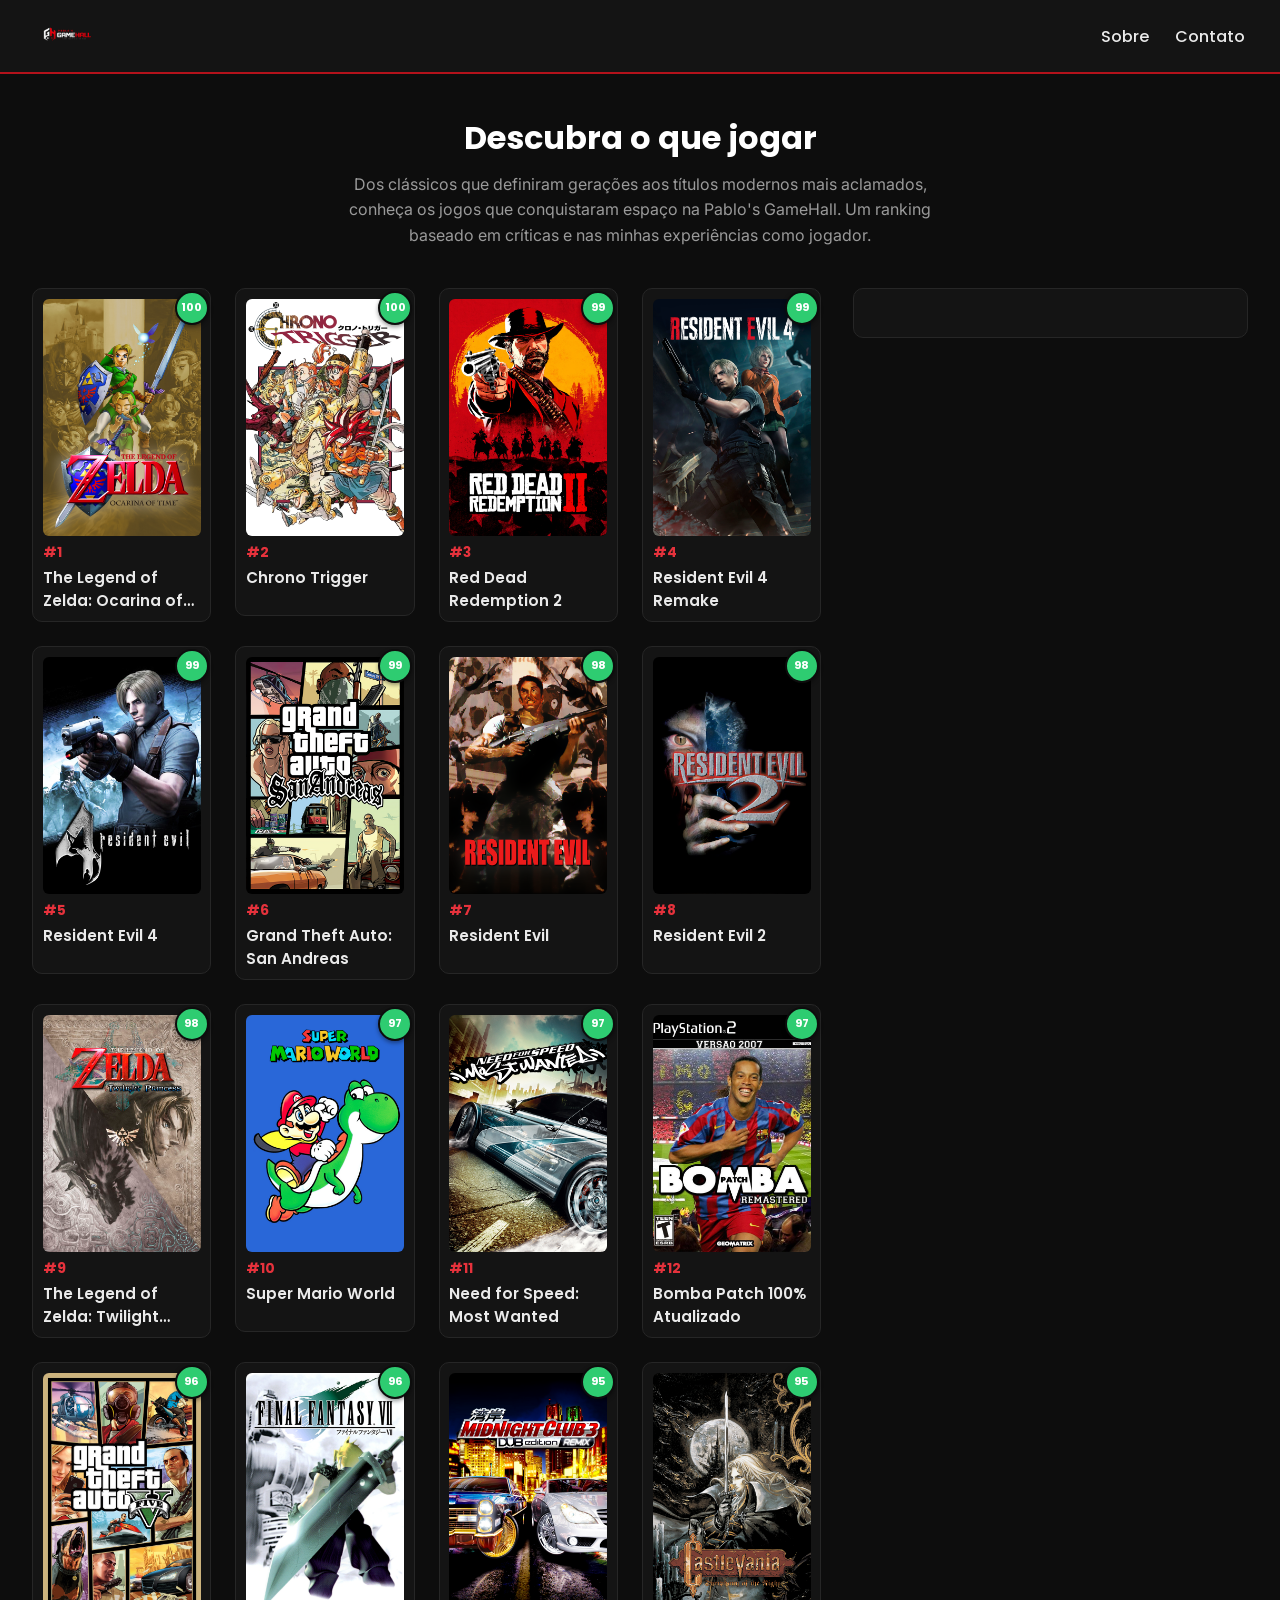
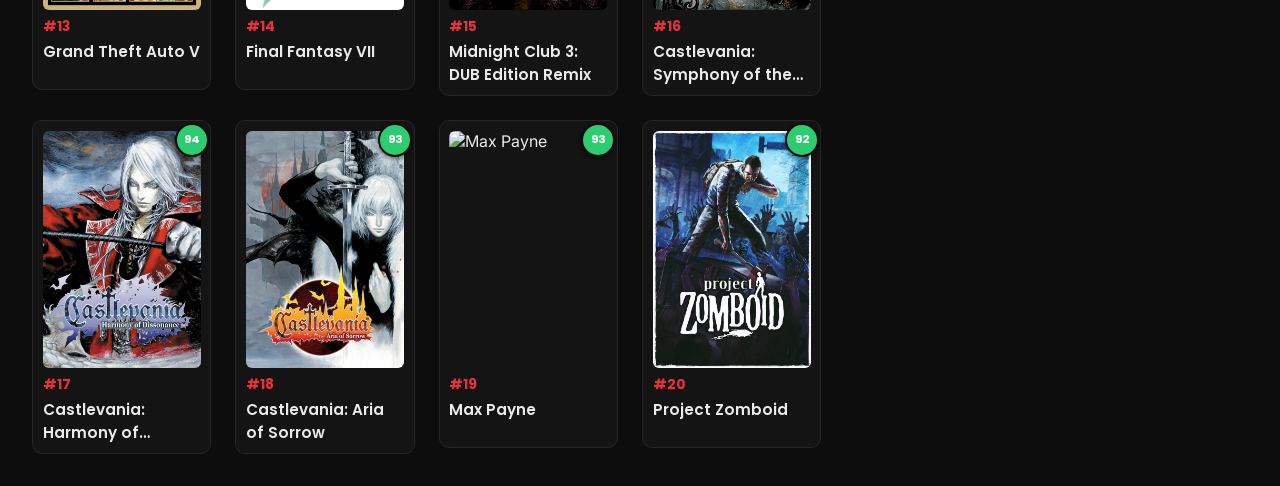
==== index.html @ 99063400 "Primeiro commit - somente com home do ranking" ====
<!DOCTYPE html>
<html lang="pt-BR">
<head>
    <meta charset="UTF-8">
    <meta name="viewport" content="width=device-width, initial-scale=1.0">
    <title>GameHall</title>
    <link rel="stylesheet" href="style.css">
</head>
<body>
    <header class="cabecalho">
        <div class="logo"><img src="/assets/gamehall-logo2.png" alt="logo gamehall"></div>
        <nav class="navegacao">
            <a href="#">Sobre</a>
            <a href="#">Contato</a>
        </nav>
    </header>

    <section class="hero-texto">
    <h1>Descubra o que jogar</h1>
    <p>Dos clássicos que definiram gerações aos títulos modernos mais aclamados, conheça os jogos que conquistaram espaço na Pablo's GameHall. Um ranking baseado em críticas e nas minhas experiências como jogador.</p>
    </section>

    <div class="container-principal">
        <section class="lista-jogos" id="lista-jogos"></section>
        <aside class="curiosidades"></aside>
    </div>

    <script src="jogos.js"></script>
    <script src="script.js"></script>
</body>
</html>
---- style.css ----
@import url('https://fonts.googleapis.com/css2?family=Poppins:wght@600;700&family=Inter:wght@400;500&display=swap');

* {
    margin: 0;
    padding: 0;
    box-sizing: border-box;
}

body {
    background: #0d0d0d;
    color: #eaeaea;
    font-family: 'Inter', sans-serif;
}

/* HEADER */
.cabecalho {
    display: flex;
    justify-content: space-between;
    align-items: center;
    padding: 15px 35px;
    background: #141414;
    border-bottom: 2px solid #b3121b;
    position: sticky;
    top: 0;
    z-index: 10;
}

.logo img {
    height: 42px;
    width: auto;
    display: block;
}

.navegacao {
    display: flex;
    gap: 26px;
}

.navegacao a {
    color: #eaeaea;
    text-decoration: none;
    font-weight: 500;
    font-family: 'Poppins', sans-serif;
    transition: color 0.2s;
}

.navegacao a:hover {
    color: #e6323c;
}

/* TEXTO DE INTRODUÇÃO */
.hero-texto {
    max-width: 700px;
    margin: 0 auto;
    padding: 2.5rem 2rem 0.5rem;
    text-align: center;
}

.hero-texto h1 {
    font-family: 'Poppins', sans-serif;
    font-size: 2rem;
    color: #fff;
    margin-bottom: 0.6rem;
}

.hero-texto p {
    color: #9a9a9a;
    font-size: 1rem;
    max-width: 700px;
    line-height: 1.6;
}

/* LAYOUT PRINCIPAL */
.container-principal {
    display: grid;
    grid-template-columns: 2fr 1fr;
    gap: 2rem;
    padding: 2rem;
    align-items: start;
}

/* GRADE DE JOGOS */
.lista-jogos {
    display: grid;
    grid-template-columns: repeat(auto-fill, minmax(150px, 1fr));
    gap: 1.5rem;
    align-content: start;
    align-items: start; 
}

.jogo-card {
    cursor: pointer;
    padding: 0.6rem;
    border-radius: 10px;
    border: 1px solid #262626;
    background: #141414;
    transition: border-color 0.2s, transform 0.2s;
}

.jogo-card:hover {
    border-color: #b3121b;
    transform: translateY(-3px);
}

.jogo-card.expandido {
    border-color: #e6323c;
    background: #1a1414;
    transform: none;
}

.capa-wrapper {
    position: relative;
}

.capa-jogo {
    width: 100%;
    aspect-ratio: 2 / 3;
    object-fit: cover;
    border-radius: 6px;
    display: block;
}

.score-badge {
    position: absolute;
    top: -8px;
    right: -8px;
    width: 34px;
    height: 34px;
    border-radius: 50%;
    background: #2ecc71;
    color: #fff;
    font-family: 'Poppins', sans-serif;
    font-weight: 700;
    font-size: 0.7rem;
    display: flex;
    align-items: center;
    justify-content: center;
    border: 2px solid #0d0d0d;
    box-shadow: 0 2px 4px rgba(0,0,0,0.4);
}

.jogo-card .posicao {
    color: #e6323c;
    font-weight: 700;
    font-family: 'Poppins', sans-serif;
    font-size: 0.85rem;
    display: block;
    margin-top: 0.4rem;
}

.jogo-card .nome {
    font-weight: 600;
    margin-top: 0.2rem;
    font-family: 'Poppins', sans-serif;
    font-size: 0.95rem;
    display: -webkit-box;
    -webkit-line-clamp: 2;
    -webkit-box-orient: vertical;
    overflow: hidden;
    min-height: 2.6em;
}

.info-extra {
    text-align: left;
    margin-top: 0.8rem;
    font-size: 0.9rem;
    line-height: 1.6;
}

.info-extra .meta {
    color: #e6323c;
    font-weight: 600;
    margin-bottom: 0.6rem;
    font-size: 0.85rem;
}

.info-extra p:last-child {
    color: #cccccc;
}

/* SIDEBAR DE CURIOSIDADES */
.curiosidades {
    background: #141414;
    border: 1px solid #262626;
    border-radius: 10px;
    padding: 1.5rem;
    position: sticky;
    top: 90px;
}

.curiosidades h3 {
    font-family: 'Poppins', sans-serif;
    text-align: center;
    color: #e6323c;
    margin-bottom: 1rem;
}
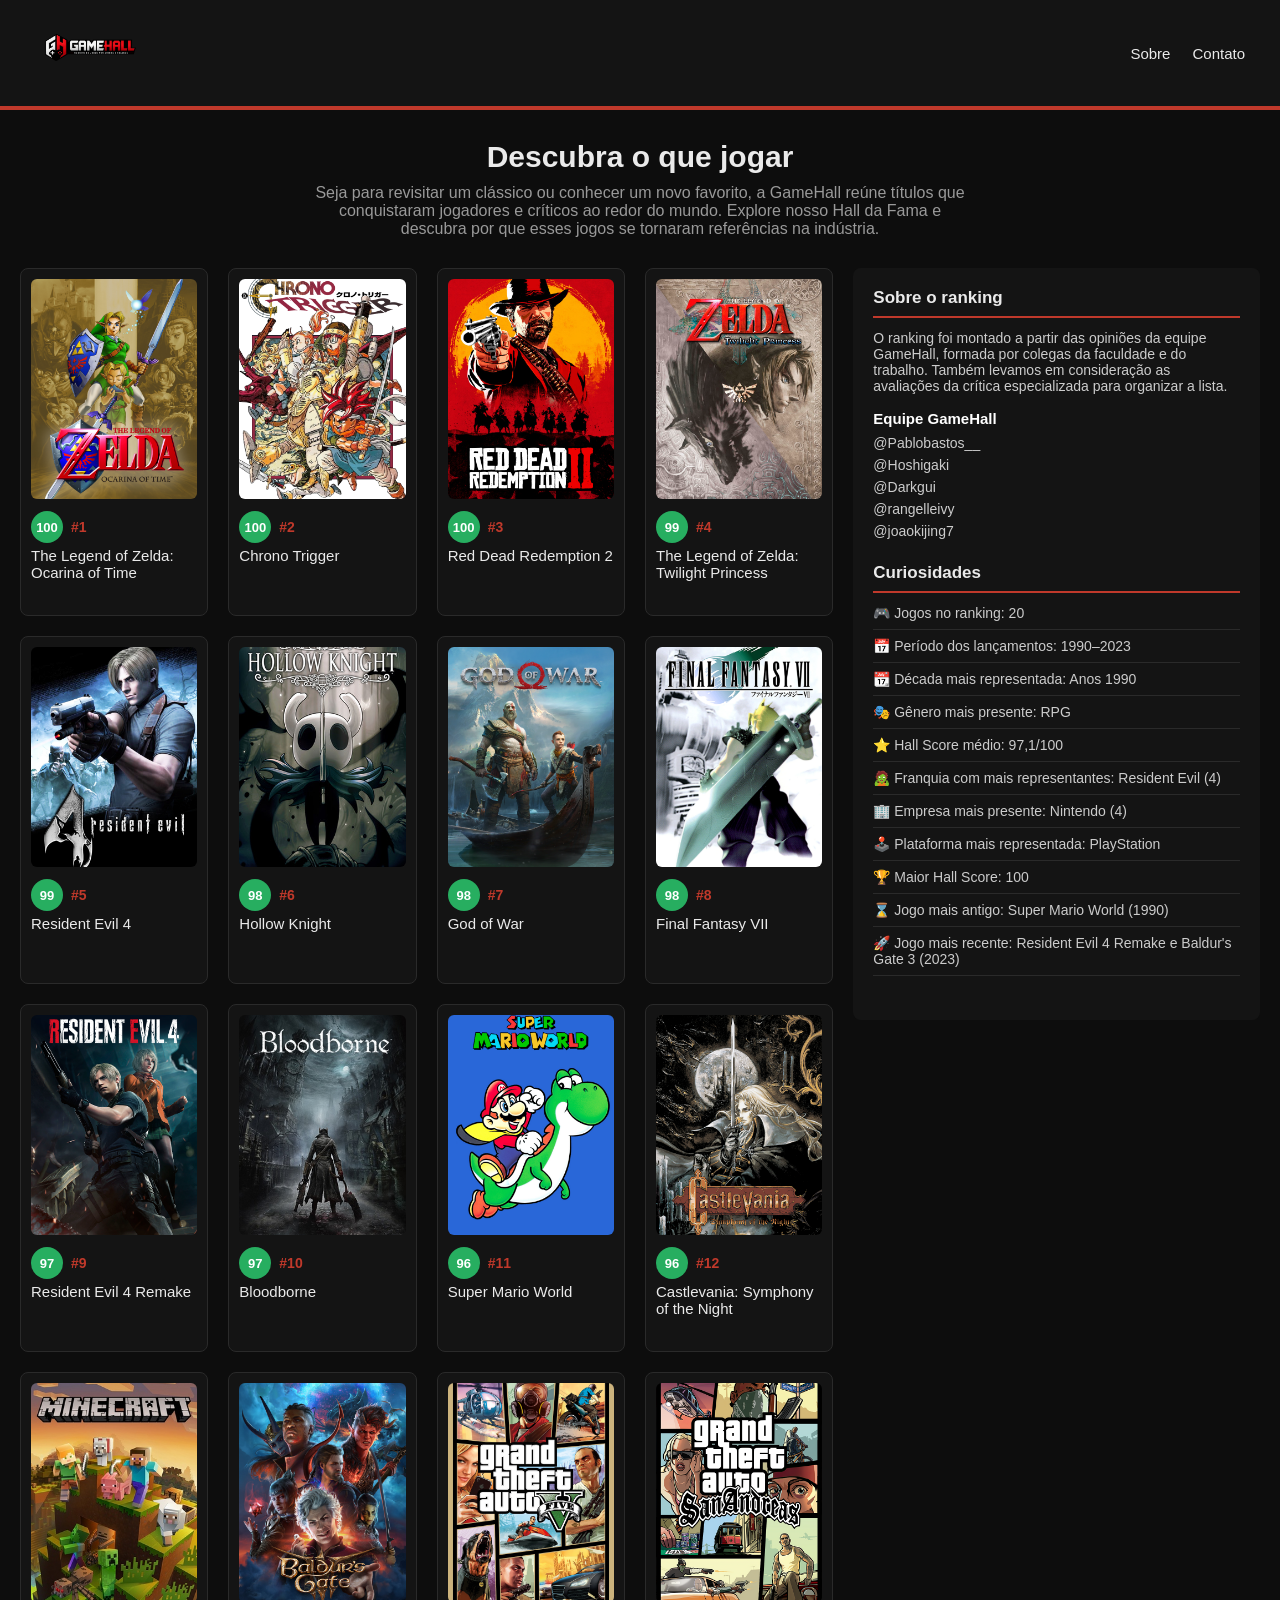
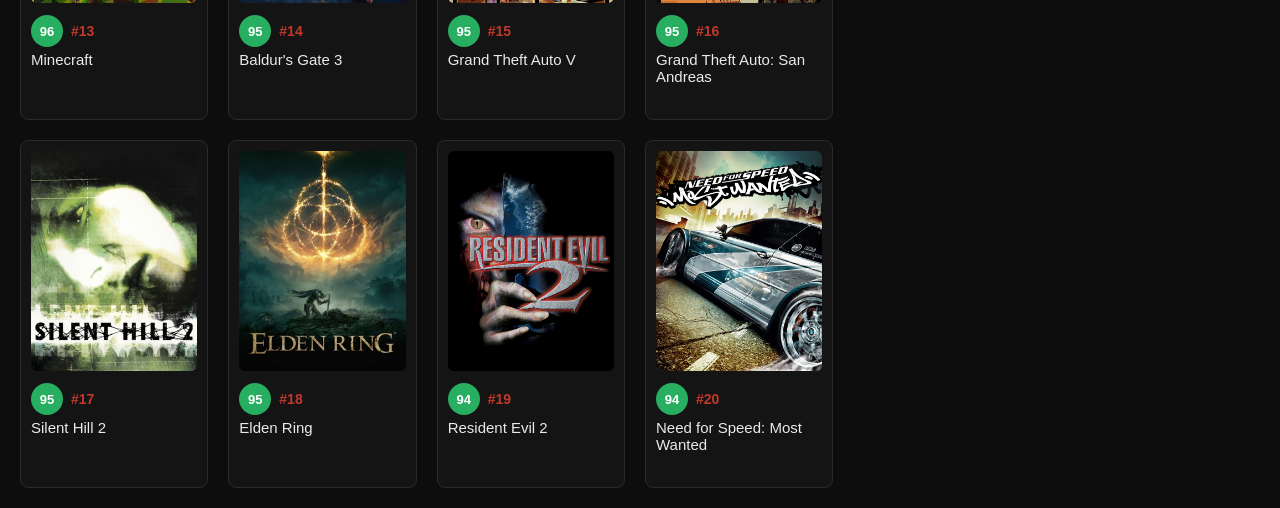
==== commit 5b4bc83c: "Add Curiosidades e melhora do flex" ====
--- a/index.html
+++ b/index.html
@@ -1,14 +1,16 @@
 <!DOCTYPE html>
 <html lang="pt-BR">
+
 <head>
     <meta charset="UTF-8">
     <meta name="viewport" content="width=device-width, initial-scale=1.0">
     <title>GameHall</title>
     <link rel="stylesheet" href="style.css">
 </head>
+
 <body>
     <header class="cabecalho">
-        <div class="logo"><img src="/assets/gamehall-logo2.png" alt="logo gamehall"></div>
+        <div class="logo"><img src="assets/gamehall_logo.png" alt="logo gamehall"></div>
         <nav class="navegacao">
             <a href="#">Sobre</a>
             <a href="#">Contato</a>
@@ -16,16 +18,57 @@
     </header>
 
     <section class="hero-texto">
-    <h1>Descubra o que jogar</h1>
-    <p>Dos clássicos que definiram gerações aos títulos modernos mais aclamados, conheça os jogos que conquistaram espaço na Pablo's GameHall. Um ranking baseado em críticas e nas minhas experiências como jogador.</p>
+        <h1>Descubra o que jogar</h1>
+        <p>Seja para revisitar um clássico ou conhecer um novo favorito, a GameHall reúne títulos que conquistaram
+            jogadores e críticos ao redor do mundo. Explore nosso Hall da Fama e descubra por que esses jogos se
+            tornaram referências na indústria.</p>
     </section>
 
     <div class="container-principal">
         <section class="lista-jogos" id="lista-jogos"></section>
-        <aside class="curiosidades"></aside>
+        <aside class="curiosidades">
+            <div class="bloco-info">
+                <h3>Sobre o ranking</h3>
+
+                <p>
+                    O ranking foi montado a partir das opiniões da equipe GameHall, formada por
+                    colegas da faculdade e do trabalho. Também levamos em consideração as
+                    avaliações da crítica especializada para organizar a lista.
+                </p>
+
+                <h4>Equipe GameHall</h4>
+
+                <ul class="lista-criticos">
+                    <li>@Pablobastos__</li>
+                    <li>@Hoshigaki</li>
+                    <li>@Darkgui</li>
+                    <li>@rangelleivy</li>
+                    <li>@joaokijing7</li>
+                </ul>
+            </div>
+
+            <div class="bloco-info">
+                <h3>Curiosidades</h3>
+
+                <ul class="lista-stats">
+                    <li>🎮 Jogos no ranking: 20</li>
+                    <li>📅 Período dos lançamentos: 1990–2023</li>
+                    <li>📆 Década mais representada: Anos 1990</li>
+                    <li>🎭 Gênero mais presente: RPG</li>
+                    <li>⭐ Hall Score médio: 97,1/100</li>
+                    <li>🧟 Franquia com mais representantes: Resident Evil (4)</li>
+                    <li>🏢 Empresa mais presente: Nintendo (4)</li>
+                    <li>🕹️ Plataforma mais representada: PlayStation</li>
+                    <li>🏆 Maior Hall Score: 100</li>
+                    <li>⌛ Jogo mais antigo: Super Mario World (1990)</li>
+                    <li>🚀 Jogo mais recente: Resident Evil 4 Remake e Baldur's Gate 3 (2023)</li>
+                </ul>
+            </div>
+        </aside>
     </div>
 
     <script src="jogos.js"></script>
     <script src="script.js"></script>
 </body>
+
 </html>
--- a/style.css
+++ b/style.css
@@ -1,5 +1,3 @@
-@import url('https://fonts.googleapis.com/css2?family=Poppins:wght@600;700&family=Inter:wght@400;500&display=swap');
-
 * {
     margin: 0;
     padding: 0;
@@ -7,190 +5,212 @@
 }
 
 body {
-    background: #0d0d0d;
+    font-family: 'Trebuchet MS', 'Lucida Sans Unicode', Arial, sans-serif;
+    background-color: #0d0d0d;
     color: #eaeaea;
-    font-family: 'Inter', sans-serif;
-}
-
-/* HEADER */
+}
+
+/* CABEÇALHO */
 .cabecalho {
     display: flex;
     justify-content: space-between;
     align-items: center;
     padding: 15px 35px;
-    background: #141414;
-    border-bottom: 2px solid #b3121b;
-    position: sticky;
-    top: 0;
-    z-index: 10;
+    background-color: #141414;
+    border-bottom: 4px solid #c0392b;
 }
 
 .logo img {
-    height: 42px;
-    width: auto;
-    display: block;
+    height: 72px;
 }
 
 .navegacao {
     display: flex;
-    gap: 26px;
+    gap: 22px;
 }
 
 .navegacao a {
+    text-decoration: none;
     color: #eaeaea;
-    text-decoration: none;
-    font-weight: 500;
-    font-family: 'Poppins', sans-serif;
-    transition: color 0.2s;
+    font-size: 15px;
 }
 
 .navegacao a:hover {
-    color: #e6323c;
+    color: #c0392b;
 }
 
 /* TEXTO DE INTRODUÇÃO */
 .hero-texto {
     max-width: 700px;
     margin: 0 auto;
-    padding: 2.5rem 2rem 0.5rem;
+    padding: 30px 20px 10px;
     text-align: center;
 }
 
 .hero-texto h1 {
-    font-family: 'Poppins', sans-serif;
-    font-size: 2rem;
-    color: #fff;
-    margin-bottom: 0.6rem;
+    font-size: 30px;
+    margin-bottom: 10px;
 }
 
 .hero-texto p {
-    color: #9a9a9a;
-    font-size: 1rem;
-    max-width: 700px;
-    line-height: 1.6;
+    color: #999;
+    font-size: 16px;
 }
 
 /* LAYOUT PRINCIPAL */
 .container-principal {
     display: grid;
     grid-template-columns: 2fr 1fr;
-    gap: 2rem;
-    padding: 2rem;
-    align-items: start;
+    gap: 20px;
+    padding: 20px;
 }
 
 /* GRADE DE JOGOS */
 .lista-jogos {
     display: grid;
-    grid-template-columns: repeat(auto-fill, minmax(150px, 1fr));
-    gap: 1.5rem;
-    align-content: start;
-    align-items: start; 
+    grid-template-columns: repeat(auto-fit, minmax(150px, 1fr));
+    gap: 20px;
+    align-items: start;
 }
 
 .jogo-card {
     cursor: pointer;
-    padding: 0.6rem;
-    border-radius: 10px;
-    border: 1px solid #262626;
-    background: #141414;
-    transition: border-color 0.2s, transform 0.2s;
+    background-color: #141414;
+    padding: 10px;
+    border-radius: 8px;
+    border: 1px solid #2a2a2a;
 }
 
 .jogo-card:hover {
-    border-color: #b3121b;
-    transform: translateY(-3px);
+    border-color: #c0392b;
 }
 
 .jogo-card.expandido {
-    border-color: #e6323c;
-    background: #1a1414;
-    transform: none;
-}
-
-.capa-wrapper {
-    position: relative;
+    border-color: #c0392b;
+    background-color: #1a1414;
 }
 
 .capa-jogo {
     width: 100%;
-    aspect-ratio: 2 / 3;
+    height: 220px;
     object-fit: cover;
     border-radius: 6px;
-    display: block;
-}
-
-.score-badge {
-    position: absolute;
-    top: -8px;
-    right: -8px;
-    width: 34px;
-    height: 34px;
-    border-radius: 50%;
-    background: #2ecc71;
-    color: #fff;
-    font-family: 'Poppins', sans-serif;
-    font-weight: 700;
-    font-size: 0.7rem;
-    display: flex;
+}
+
+.score {
+    display: inline-flex;
     align-items: center;
     justify-content: center;
-    border: 2px solid #0d0d0d;
-    box-shadow: 0 2px 4px rgba(0,0,0,0.4);
-}
-
-.jogo-card .posicao {
-    color: #e6323c;
-    font-weight: 700;
-    font-family: 'Poppins', sans-serif;
-    font-size: 0.85rem;
+    background-color: #27ae60;
+    color: #fff;
+    font-size: 13px;
+    font-weight: bold;
+    width: 32px;
+    height: 32px;
+    border-radius: 50%;
+    margin-top: 8px;
+}
+
+.posicao {
+    color: #c0392b;
+    font-size: 14px;
+    font-weight: bold;
+    margin-left: 8px;
+}
+
+.nome {
+    font-size: 15px;
+    margin: 4px 0;
+    min-height: 54px;
+}
+
+.info-extra {
+    margin-top: 10px;
+    font-size: 14px;
+}
+
+.info-extra .meta {
+    color: #c0392b;
+    font-size: 13px;
+    margin-bottom: 8px;
+}
+
+.info-extra p:last-child {
+    color: #ccc;
+}
+
+/* MENU LATERAL */
+.curiosidades {
+    background-color: #141414;
+    padding: 20px;
+    border-radius: 8px;
+}
+
+.curiosidades h3 {
+    border-bottom: 2px solid #c0392b;
+    padding-bottom: 8px;
+    margin-bottom: 12px;
+    font-size: 17px;
+}
+
+.curiosidades h4 {
+    color: #fff;
+    font-size: 15px;
+    margin: 16px 0 8px;
+}
+
+.curiosidades p {
+    color: #ccc;
+    font-size: 14px;
+}
+
+.lista-criticos li {
+    font-size: 14px;
+    color: #ccc;
+    margin-bottom: 6px;
+}
+
+.lista-stats li {
+    font-size: 14px;
+    color: #ccc;
+    border-bottom: 1px solid #2a2a2a;
+    padding-bottom: 8px;
+    margin-bottom: 8px;
+}
+
+.lista-stats li span {
     display: block;
-    margin-top: 0.4rem;
-}
-
-.jogo-card .nome {
-    font-weight: 600;
-    margin-top: 0.2rem;
-    font-family: 'Poppins', sans-serif;
-    font-size: 0.95rem;
-    display: -webkit-box;
-    -webkit-line-clamp: 2;
-    -webkit-box-orient: vertical;
-    overflow: hidden;
-    min-height: 2.6em;
-}
-
-.info-extra {
-    text-align: left;
-    margin-top: 0.8rem;
-    font-size: 0.9rem;
-    line-height: 1.6;
-}
-
-.info-extra .meta {
-    color: #e6323c;
-    font-weight: 600;
-    margin-bottom: 0.6rem;
-    font-size: 0.85rem;
-}
-
-.info-extra p:last-child {
-    color: #cccccc;
-}
-
-/* SIDEBAR DE CURIOSIDADES */
+    color: #c0392b;
+    font-size: 12px;
+    margin-bottom: 3px;
+}
+
+.bloco-info {
+    margin-bottom: 24px;
+}
+
+@media (max-width: 768px) {
+    .container-principal {
+        grid-template-columns: 1fr;
+    }
+
+    .cabecalho {
+        flex-direction: column;
+        gap: 12px;
+    }
+}
+
+.lista-criticos,
+.lista-stats {
+    list-style: none;
+    padding-left: 0;
+}
+
 .curiosidades {
-    background: #141414;
-    border: 1px solid #262626;
-    border-radius: 10px;
-    padding: 1.5rem;
+    background-color: #141414;
+    padding: 20px;
+    border-radius: 8px;
     position: sticky;
-    top: 90px;
-}
-
-.curiosidades h3 {
-    font-family: 'Poppins', sans-serif;
-    text-align: center;
-    color: #e6323c;
-    margin-bottom: 1rem;
+    top: 20px;
+    align-self: start;
 }
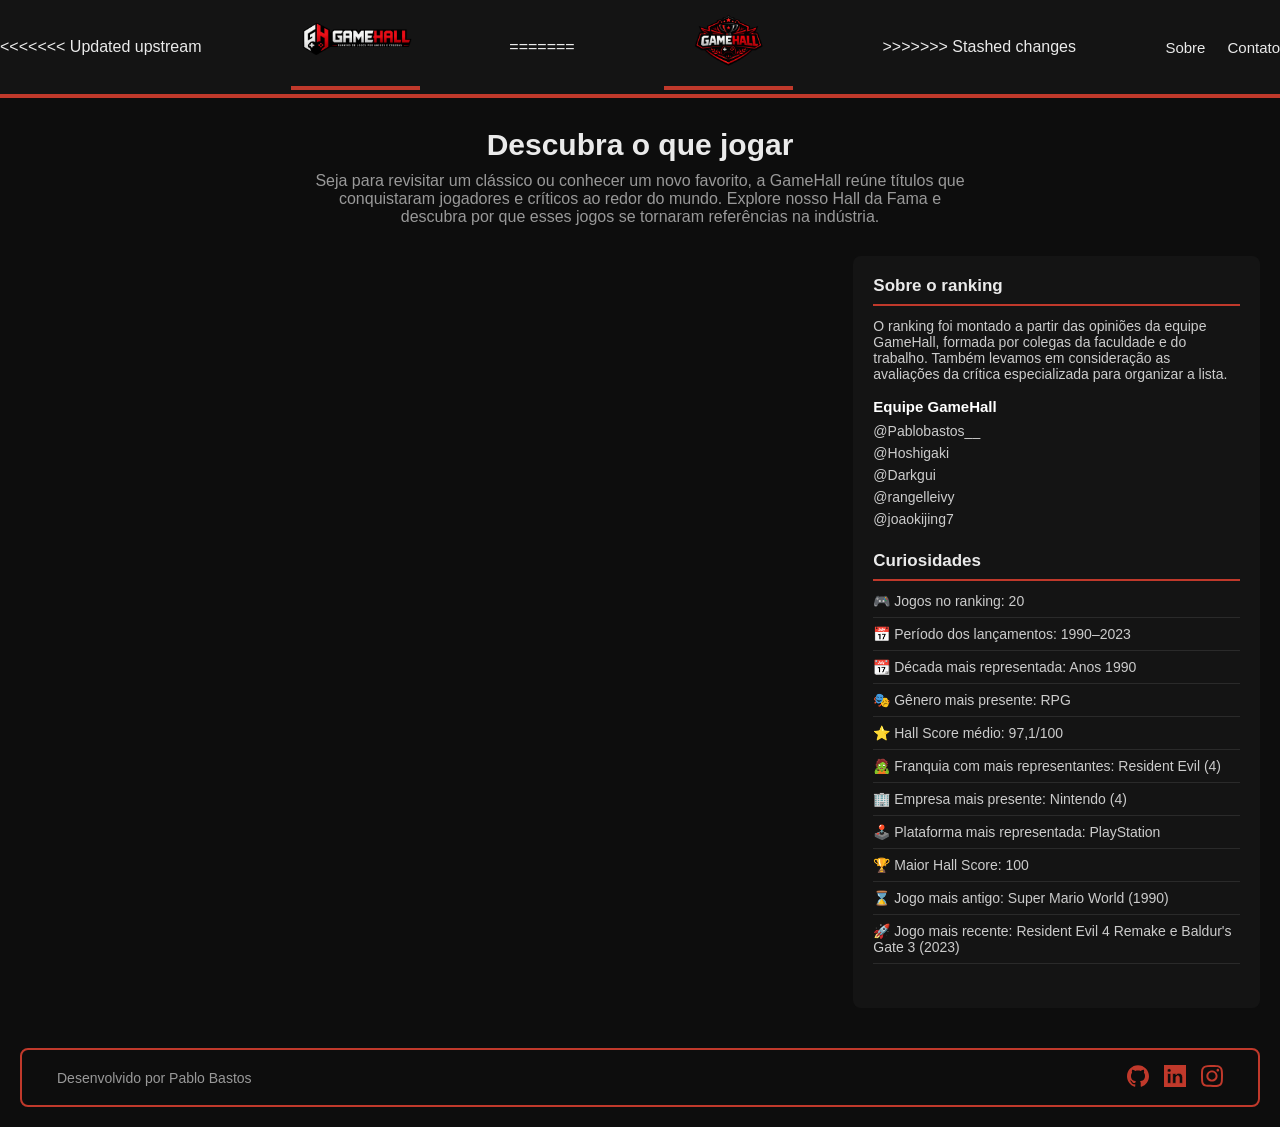
==== commit 6e499633: "Merge branch 'develop' into main" ====
--- a/index.html
+++ b/index.html
@@ -6,14 +6,23 @@
     <meta name="viewport" content="width=device-width, initial-scale=1.0">
     <title>GameHall</title>
     <link rel="stylesheet" href="style.css">
+    <link rel="icon" type="image/png" href="assets/site/favicon_final.png">
 </head>
 
 <body>
     <header class="cabecalho">
+<<<<<<< Updated upstream
         <div class="logo"><img src="assets/gamehall_logo.png" alt="logo gamehall"></div>
+=======
+        <div class="logo">
+            <a href="index.html">
+                <img src="assets/site/gamehall_logo.png" alt="logo gamehall">
+            </a>
+        </div>
+>>>>>>> Stashed changes
         <nav class="navegacao">
-            <a href="#">Sobre</a>
-            <a href="#">Contato</a>
+            <a href="sobre.html">Sobre</a>
+            <a href="contato.html">Contato</a>
         </nav>
     </header>
 
@@ -67,8 +76,23 @@
         </aside>
     </div>
 
-    <script src="jogos.js"></script>
-    <script src="script.js"></script>
+    <footer class="rodape">
+        <p>Desenvolvido por Pablo Bastos</p>
+        <div class="redes">
+            <a href="https://github.com/EngPabloBastos" target="_blank">
+                <img src="assets/site/icon-github.svg" alt="GitHub">
+            </a>
+            <a href="https://linkedin.com/in/bastospablo" target="_blank">
+                <img src="assets/site/icon-linkedin.svg" alt="LinkedIn">
+            </a>
+            <a href="https://instagram.com/pablobastos__" target="_blank">
+                <img src="assets/site/icon-instagram.svg" alt="Instagram">
+            </a>
+        </div>
+    </footer>
+
+    <script src="js/jogos.js"></script>
+    <script src="js/script.js"></script>
 </body>
 
 </html>
--- a/style.css
+++ b/style.css
@@ -15,6 +15,7 @@
     display: flex;
     justify-content: space-between;
     align-items: center;
+<<<<<<< Updated upstream
     padding: 15px 35px;
     background-color: #141414;
     border-bottom: 4px solid #c0392b;
@@ -22,6 +23,16 @@
 
 .logo img {
     height: 72px;
+=======
+    padding: 2px 35px;
+    background-color: #141414;
+    border-bottom: 4px solid #c0392b;
+}
+
+.logo img {
+    height: 90px;
+    width: auto;
+>>>>>>> Stashed changes
 }
 
 .navegacao {
@@ -141,6 +152,7 @@
 
 /* MENU LATERAL */
 .curiosidades {
+<<<<<<< Updated upstream
     background-color: #141414;
     padding: 20px;
     border-radius: 8px;
@@ -213,4 +225,222 @@
     position: sticky;
     top: 20px;
     align-self: start;
+=======
+    background-color: #141414;
+    padding: 20px;
+    border-radius: 8px;
+    position: sticky;
+    top: 20px;
+    align-self: start;
+}
+
+.curiosidades h3 {
+    border-bottom: 2px solid #c0392b;
+    padding-bottom: 8px;
+    margin-bottom: 12px;
+    font-size: 17px;
+}
+
+.curiosidades h4 {
+    color: #fff;
+    font-size: 15px;
+    margin: 16px 0 8px;
+}
+
+.curiosidades p {
+    color: #ccc;
+    font-size: 14px;
+}
+
+.lista-criticos,
+.lista-stats {
+    list-style: none;
+    padding-left: 0;
+}
+
+.lista-criticos li {
+    font-size: 14px;
+    color: #ccc;
+    margin-bottom: 6px;
+}
+
+.lista-stats li {
+    font-size: 14px;
+    color: #ccc;
+    border-bottom: 1px solid #2a2a2a;
+    padding-bottom: 8px;
+    margin-bottom: 8px;
+}
+
+.lista-stats li span {
+    display: block;
+    color: #c0392b;
+    font-size: 12px;
+    margin-bottom: 3px;
+}
+
+.bloco-info {
+    margin-bottom: 24px;
+}
+
+/* FORMULÁRIO DE CONTATO */
+.contato {
+    max-width: 500px;
+    margin: 0 auto;
+    padding: 40px 20px;
+}
+
+.contato h1 {
+    font-size: 24px;
+    margin-bottom: 8px;
+}
+
+.contato p {
+    color: #999;
+    margin-bottom: 20px;
+}
+
+.campo {
+    margin-bottom: 15px;
+}
+
+.campo label {
+    display: block;
+    margin-bottom: 5px;
+    font-size: 14px;
+    color: #ccc;
+}
+
+.campo input,
+.campo textarea {
+    width: 100%;
+    padding: 8px;
+    background-color: #141414;
+    border: 1px solid #2a2a2a;
+    border-radius: 6px;
+    color: #eaeaea;
+    font-family: inherit;
+}
+
+.contato button {
+    background-color: #c0392b;
+    color: #fff;
+    border: none;
+    padding: 10px 20px;
+    border-radius: 6px;
+    cursor: pointer;
+    font-size: 15px;
+}
+
+.contato button:hover {
+    background-color: #a3301f;
+}
+
+.confirmacao {
+    display: none;
+    position: fixed;
+    top: 0;
+    left: 0;
+    width: 100%;
+    height: 100%;
+    background-color: #050505;
+    justify-content: center;
+    align-items: center;
+}
+
+.confirmacao.visivel {
+    display: flex;
+}
+
+.confirmacao .caixa {
+    background-color: #141414;
+    border: 2px solid #c0392b;
+    border-radius: 8px;
+    padding: 30px;
+    text-align: center;
+    max-width: 350px;
+}
+
+.confirmacao h3 {
+    font-size: 20px;
+    margin-bottom: 8px;
+}
+
+.confirmacao p {
+    color: #999;
+    margin-bottom: 15px;
+}
+
+.confirmacao button {
+    background-color: #c0392b;
+    color: #fff;
+    border: none;
+    padding: 8px 20px;
+    border-radius: 6px;
+    cursor: pointer;
+}
+
+/* RODAPÉ */
+.rodape {
+    display: flex;
+    justify-content: space-between;
+    align-items: center;
+    padding: 15px 35px;
+    border: 2px solid #c0392b;
+    border-radius: 8px;
+    margin: 20px;
+    color: #999;
+    font-size: 14px;
+}
+
+.rodape .redes {
+    display: flex;
+    gap: 15px;
+}
+
+.rodape .redes img {
+    width: 22px;
+    height: 22px;
+}
+
+/* PÁGINA SOBRE */
+.sobre {
+    max-width: 600px;
+    margin: 0 auto;
+    padding: 40px 20px;
+}
+
+.sobre h1 {
+    font-size: 26px;
+    margin-bottom: 20px;
+}
+
+.sobre p {
+    color: #ccc;
+    line-height: 1.6;
+    margin-bottom: 15px;
+}
+
+.redes-sobre {
+    display: flex;
+    gap: 15px;
+    margin-top: 25px;
+}
+
+.redes-sobre img {
+    width: 26px;
+    height: 26px;
+}
+
+/* RESPONSIVO */
+@media (max-width: 768px) {
+    .container-principal {
+        grid-template-columns: 1fr;
+    }
+
+    .cabecalho {
+        flex-direction: column;
+        gap: 12px;
+    }
+>>>>>>> Stashed changes
 }
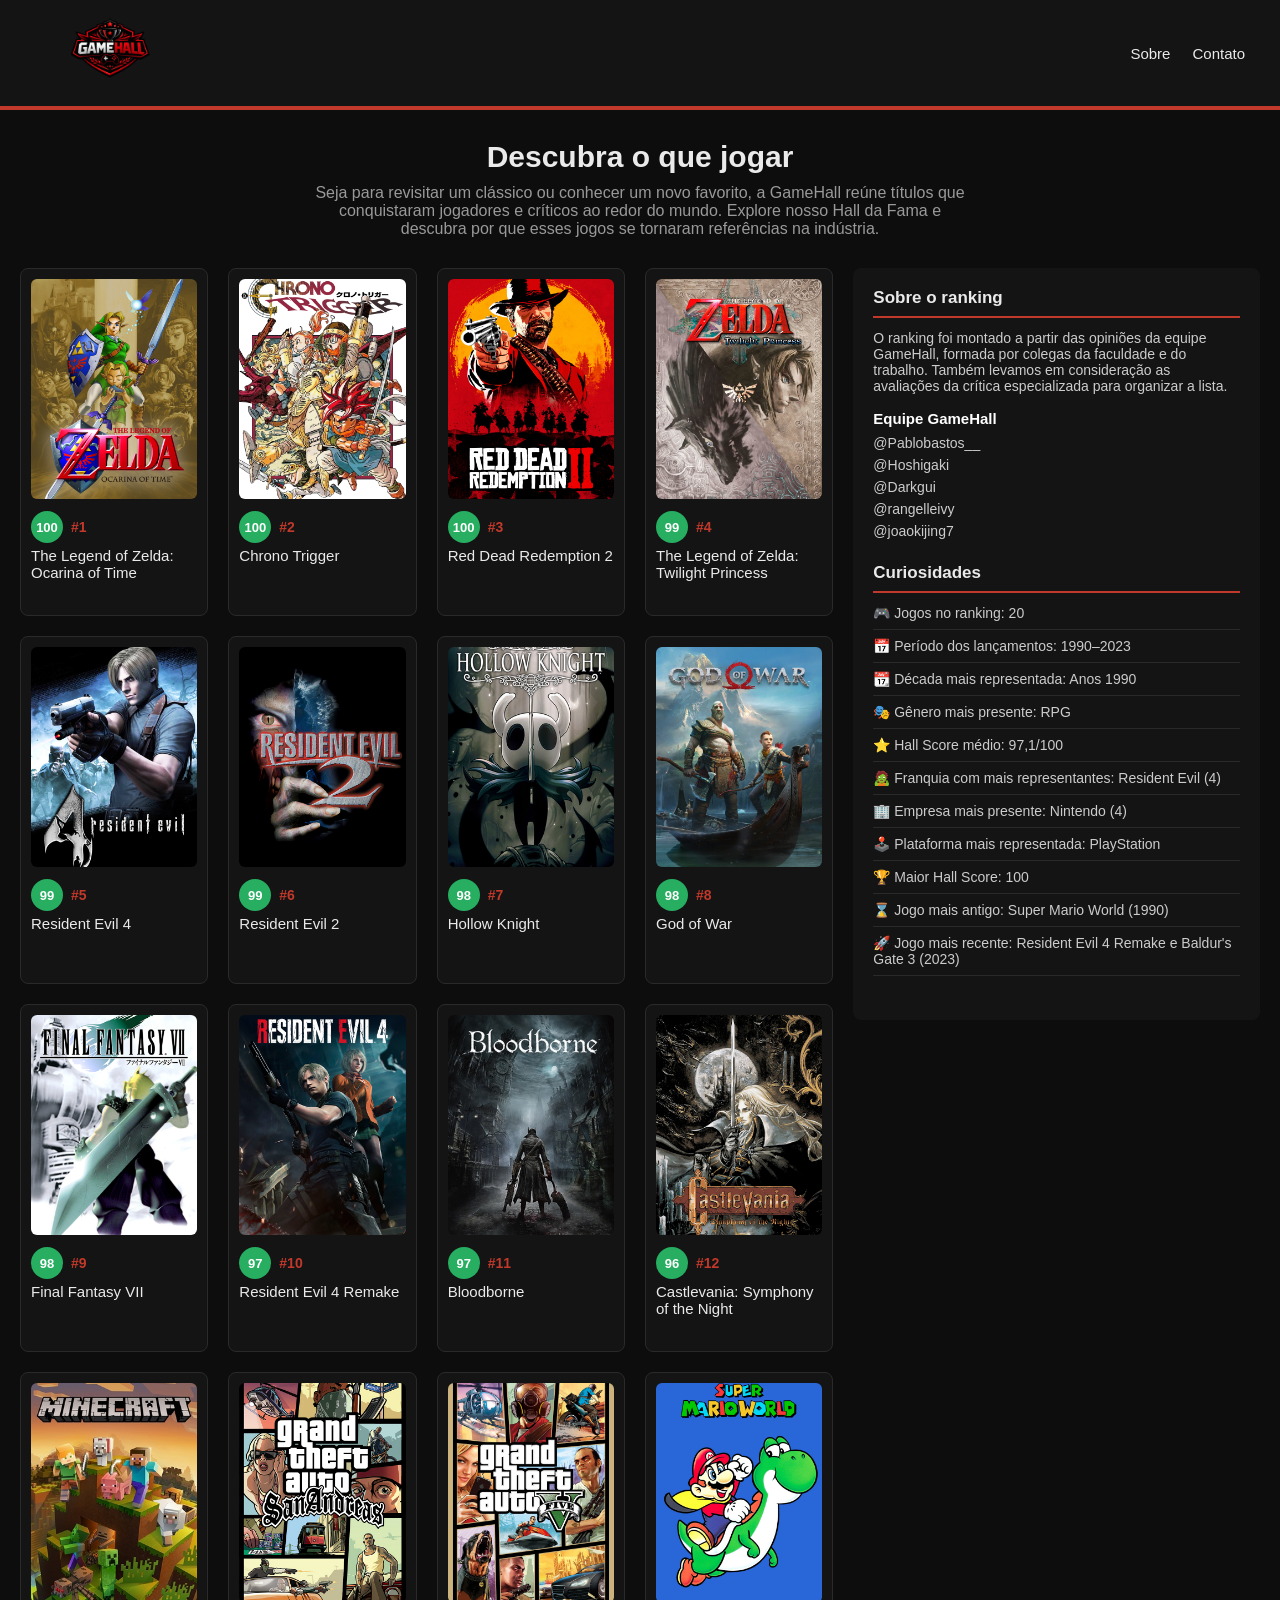
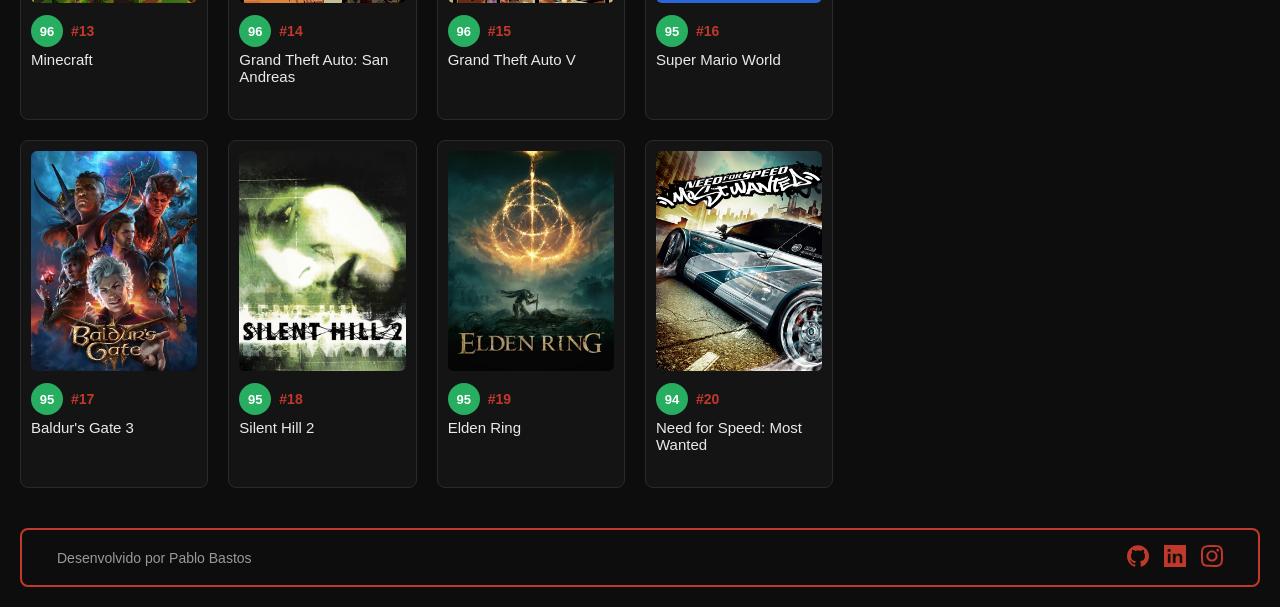
==== commit b127e8c0: "Correção de erros do commit anterior" ====
--- a/index.html
+++ b/index.html
@@ -11,15 +11,11 @@
 
 <body>
     <header class="cabecalho">
-<<<<<<< Updated upstream
-        <div class="logo"><img src="assets/gamehall_logo.png" alt="logo gamehall"></div>
-=======
         <div class="logo">
             <a href="index.html">
                 <img src="assets/site/gamehall_logo.png" alt="logo gamehall">
             </a>
         </div>
->>>>>>> Stashed changes
         <nav class="navegacao">
             <a href="sobre.html">Sobre</a>
             <a href="contato.html">Contato</a>
--- a/style.css
+++ b/style.css
@@ -15,24 +15,14 @@
     display: flex;
     justify-content: space-between;
     align-items: center;
-<<<<<<< Updated upstream
-    padding: 15px 35px;
+    padding: 1px 35px;
     background-color: #141414;
     border-bottom: 4px solid #c0392b;
 }
 
 .logo img {
-    height: 72px;
-=======
-    padding: 2px 35px;
-    background-color: #141414;
-    border-bottom: 4px solid #c0392b;
-}
-
-.logo img {
-    height: 90px;
+    height: 100px;
     width: auto;
->>>>>>> Stashed changes
 }
 
 .navegacao {
@@ -152,80 +142,6 @@
 
 /* MENU LATERAL */
 .curiosidades {
-<<<<<<< Updated upstream
-    background-color: #141414;
-    padding: 20px;
-    border-radius: 8px;
-}
-
-.curiosidades h3 {
-    border-bottom: 2px solid #c0392b;
-    padding-bottom: 8px;
-    margin-bottom: 12px;
-    font-size: 17px;
-}
-
-.curiosidades h4 {
-    color: #fff;
-    font-size: 15px;
-    margin: 16px 0 8px;
-}
-
-.curiosidades p {
-    color: #ccc;
-    font-size: 14px;
-}
-
-.lista-criticos li {
-    font-size: 14px;
-    color: #ccc;
-    margin-bottom: 6px;
-}
-
-.lista-stats li {
-    font-size: 14px;
-    color: #ccc;
-    border-bottom: 1px solid #2a2a2a;
-    padding-bottom: 8px;
-    margin-bottom: 8px;
-}
-
-.lista-stats li span {
-    display: block;
-    color: #c0392b;
-    font-size: 12px;
-    margin-bottom: 3px;
-}
-
-.bloco-info {
-    margin-bottom: 24px;
-}
-
-@media (max-width: 768px) {
-    .container-principal {
-        grid-template-columns: 1fr;
-    }
-
-    .cabecalho {
-        flex-direction: column;
-        gap: 12px;
-    }
-}
-
-.lista-criticos,
-.lista-stats {
-    list-style: none;
-    padding-left: 0;
-}
-
-.curiosidades {
-    background-color: #141414;
-    padding: 20px;
-    border-radius: 8px;
-    position: sticky;
-    top: 20px;
-    align-self: start;
-=======
     background-color: #141414;
     padding: 20px;
     border-radius: 8px;
@@ -442,5 +358,4 @@
         flex-direction: column;
         gap: 12px;
     }
->>>>>>> Stashed changes
 }
